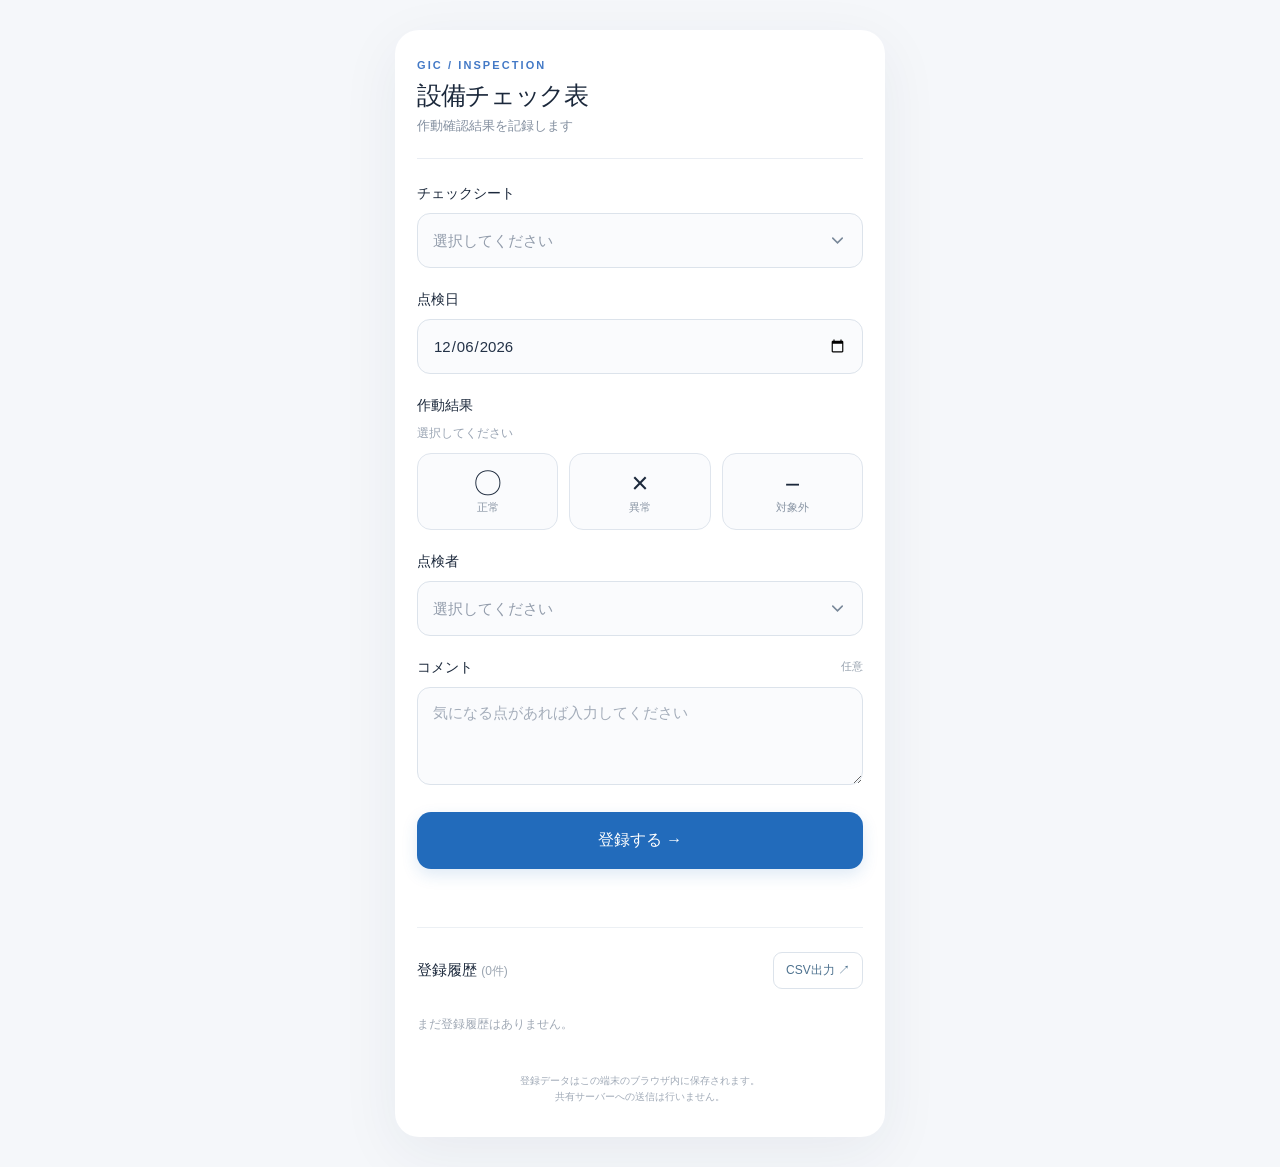
==== gic-check/index.html @ 6ddf3441 "Add mobile GIC inspection checklist" ====
<!doctype html>
<html lang="ja"><head><meta charset="utf-8"><meta name="viewport" content="width=device-width,initial-scale=1,viewport-fit=cover"><meta name="theme-color" content="#f6f8fb"><title>GIC | 設備チェック表</title>
<style>
:root{font-family:Inter,-apple-system,BlinkMacSystemFont,"Noto Sans JP","Yu Gothic",sans-serif;color:#1b283b;background:#f5f7fa;font-synthesis:none}*{box-sizing:border-box}body{margin:0}button,select,input,textarea{font:inherit}button{cursor:pointer}.shell{min-height:100dvh;max-width:490px;margin:auto;background:#fff;padding:env(safe-area-inset-top) 22px calc(32px + env(safe-area-inset-bottom))}.top{padding:29px 0 23px;border-bottom:1px solid #e9edf3;margin-bottom:26px}.eyebrow{color:#4379c6;letter-spacing:.19em;font-size:11px;font-weight:800}h1{font-size:25px;letter-spacing:-.045em;margin:8px 0 5px}.top p{font-size:13px;color:#8490a0;margin:0}.field{margin-bottom:23px}.labelrow{display:flex;justify-content:space-between;margin-bottom:10px}.labelrow label,.title{font-size:14px;font-weight:740}.optional{color:#95a0ad;font-size:11px}.control{width:100%;height:55px;border:1px solid #dce3eb;border-radius:13px;background:#fafbfd;color:#233247;padding:0 15px;outline:none;font-size:15px}.control:focus{border-color:#4e82d1;box-shadow:0 0 0 3px #4e82d11a}select.control{appearance:none;background-image:url('data:image/svg+xml,%3Csvg xmlns="http://www.w3.org/2000/svg" viewBox="0 0 24 24" fill="none" stroke="%237a899a" stroke-width="2" stroke-linecap="round"%3E%3Cpath d="m6 9 6 6 6-6"/%3E%3C/svg%3E');background-repeat:no-repeat;background-size:19px;background-position:right 15px center;padding-right:42px}select:invalid{color:#929cab}option{color:#233247}input[type=date]{color-scheme:light}.hint{color:#98a3b2;font-size:12px;margin:0 0 11px}.choices{display:grid;grid-template-columns:repeat(3,minmax(0,1fr));gap:11px}.choice input{position:absolute;opacity:0;width:1px;height:1px}.choice label{height:77px;border:1px solid #dfe5ed;border-radius:14px;background:#fafbfd;display:flex;flex-direction:column;justify-content:center;align-items:center;gap:2px;cursor:pointer}.symbol{font-size:29px;line-height:1.05}.meaning{font-size:11px;color:#8995a4}.choice input:checked+label{border:2px solid #3979cb;background:#eef5ff;color:#1763b8}.choice input[value="×"]:checked+label{border-color:#db6464;background:#fff2f2;color:#c13838}.choice input[value="-"]:checked+label{border-color:#77889b;background:#eef1f5;color:#34495e}.choice input:focus-visible+label{outline:3px solid #a8cdfb;outline-offset:2px}textarea.control{height:98px;padding:14px 15px;resize:vertical;line-height:1.5}.control::placeholder{color:#a4adba}.submit{height:57px;width:100%;border:0;background:#226bbb;color:#fff;font-size:16px;font-weight:750;border-radius:14px;box-shadow:0 6px 16px #226bbb25}.submit:active{transform:scale(.99)}.status{min-height:22px;margin-top:12px;font-size:13px;color:#208050;text-align:center;font-weight:700}.history{margin-top:24px;border-top:1px solid #ecf0f4;padding-top:24px}.historyhead{display:flex;align-items:center;justify-content:space-between;gap:8px}.history h2{font-size:15px;margin:0}.count{font-size:12px;color:#9ba5b1;font-weight:500}.export{color:#4e728f;background:#fff;border:1px solid #dce3eb;border-radius:9px;padding:9px 12px;font-size:12px}.list{display:grid;gap:9px;margin-top:15px}.item{border:1px solid #e7ebf0;border-radius:12px;padding:12px 13px;background:#fafbfd;font-size:12px}.item strong{font-size:13px}.meta{color:#7d8998;margin-top:5px}.pill{float:right;color:#266abc;background:#eaf2fc;border-radius:8px;padding:3px 9px;font-size:17px;font-weight:700}.muted{font-size:12px;color:#a0a9b5}footer{font-size:10px;line-height:1.6;color:#a0aab7;text-align:center;margin-top:28px}@media(min-width:600px){body{padding:30px}.shell{min-height:calc(100dvh - 60px);border-radius:24px;box-shadow:0 16px 60px #1a365010}}
</style></head><body><main class="shell"><header class="top"><div class="eyebrow">GIC / INSPECTION</div><h1>設備チェック表</h1><p>作動確認結果を記録します</p></header>
<form id="inspection">
<div class="field"><div class="labelrow"><label for="sheet">チェックシート</label></div><select class="control" id="sheet" required><option value="" selected disabled>選択してください</option><option>GIC_1号仕上確認センサ</option><option>GIC_2号仕上確認センサ</option><option>GIC_3号仕上確認センサ</option></select></div>
<div class="field"><div class="labelrow"><label for="date">点検日</label></div><input class="control" type="date" id="date" required></div>
<div class="field"><div class="labelrow"><span class="title" id="result-label">作動結果</span></div><p class="hint">選択してください</p><div class="choices" role="radiogroup" aria-labelledby="result-label">
<div class="choice"><input id="ok" type="radio" name="result" value="〇" required><label for="ok"><span class="symbol">〇</span><span class="meaning">正常</span></label></div><div class="choice"><input id="ng" type="radio" name="result" value="×"><label for="ng"><span class="symbol">×</span><span class="meaning">異常</span></label></div><div class="choice"><input id="na" type="radio" name="result" value="-"><label for="na"><span class="symbol">－</span><span class="meaning">対象外</span></label></div></div></div>
<div class="field"><div class="labelrow"><label for="inspector">点検者</label></div><select class="control" id="inspector" required><option value="" selected disabled>選択してください</option><option>川瀬</option><option>川口</option><option>塚越</option></select></div>
<div class="field"><div class="labelrow"><label for="comment">コメント</label><span class="optional">任意</span></div><textarea class="control" id="comment" placeholder="気になる点があれば入力してください"></textarea></div>
<button class="submit" type="submit">登録する →</button><div class="status" id="status" role="status" aria-live="polite"></div></form>
<section class="history"><div class="historyhead"><h2>登録履歴 <span class="count" id="count">(0件)</span></h2><button type="button" class="export" id="export">CSV出力 ↗</button></div><div class="list" id="list"></div></section><footer>登録データはこの端末のブラウザ内に保存されます。<br>共有サーバーへの送信は行いません。</footer></main>
<script>
(()=>{'use strict';const $=id=>document.getElementById(id),KEY='gic_inspections_v1';let records=[];try{records=JSON.parse(localStorage.getItem(KEY)||'[]');if(!Array.isArray(records))records=[]}catch{records=[]}
const localDate=()=>{const d=new Date();return [d.getFullYear(),String(d.getMonth()+1).padStart(2,'0'),String(d.getDate()).padStart(2,'0')].join('-')};$('date').value=localDate();
const esc=s=>String(s).replace(/[&<>"']/g,c=>({'&':'&amp;','<':'&lt;','>':'&gt;','"':'&quot;',"'":'&#39;'}[c]));
function render(){$('count').textContent='('+records.length+'件)';$('list').innerHTML=records.length?records.slice().reverse().slice(0,10).map(r=>'<article class="item"><span class="pill">'+esc(r.result)+'</span><strong>'+esc(r.sheet)+'</strong><div class="meta">'+esc(r.date)+' ・ '+esc(r.inspector)+'</div>'+(r.comment?'<div style="margin-top:6px;white-space:pre-wrap">'+esc(r.comment)+'</div>':'')+'</article>').join(''):'<p class="muted">まだ登録履歴はありません。</p>'}render();
$('inspection').addEventListener('submit',e=>{e.preventDefault();const selected=document.querySelector('input[name="result"]:checked');if(!selected||!$('sheet').value||!$('inspector').value)return;const r={sheet:$('sheet').value,date:$('date').value,result:selected.value,inspector:$('inspector').value,comment:$('comment').value.trim(),registeredAt:new Date().toISOString()};records.push(r);try{localStorage.setItem(KEY,JSON.stringify(records))}catch{records.pop();$('status').textContent='保存できませんでした。';return}render();$('status').textContent='✓ 登録しました';$('inspection').reset();$('date').value=localDate();setTimeout(()=>{$('status').textContent=''},4000)});
$('export').addEventListener('click',()=>{if(!records.length){$('status').textContent='出力する履歴がありません';return}const fields=['date','sheet','result','inspector','comment','registeredAt'],heading=['点検日','チェックシート','作動結果','点検者','コメント','登録日時'],q=v=>'"'+String(v??'').replace(/"/g,'""')+'"',csv='\ufeff'+[heading,...records.map(r=>fields.map(f=>r[f]))].map(row=>row.map(q).join(',')).join('\r\n');const url=URL.createObjectURL(new Blob([csv],{type:'text/csv;charset=utf-8'}));const a=document.createElement('a');a.href=url;a.download='GIC_設備チェック履歴_'+localDate()+'.csv';document.body.appendChild(a);a.click();a.remove();setTimeout(()=>URL.revokeObjectURL(url),1000)})
})();
</script></body></html>
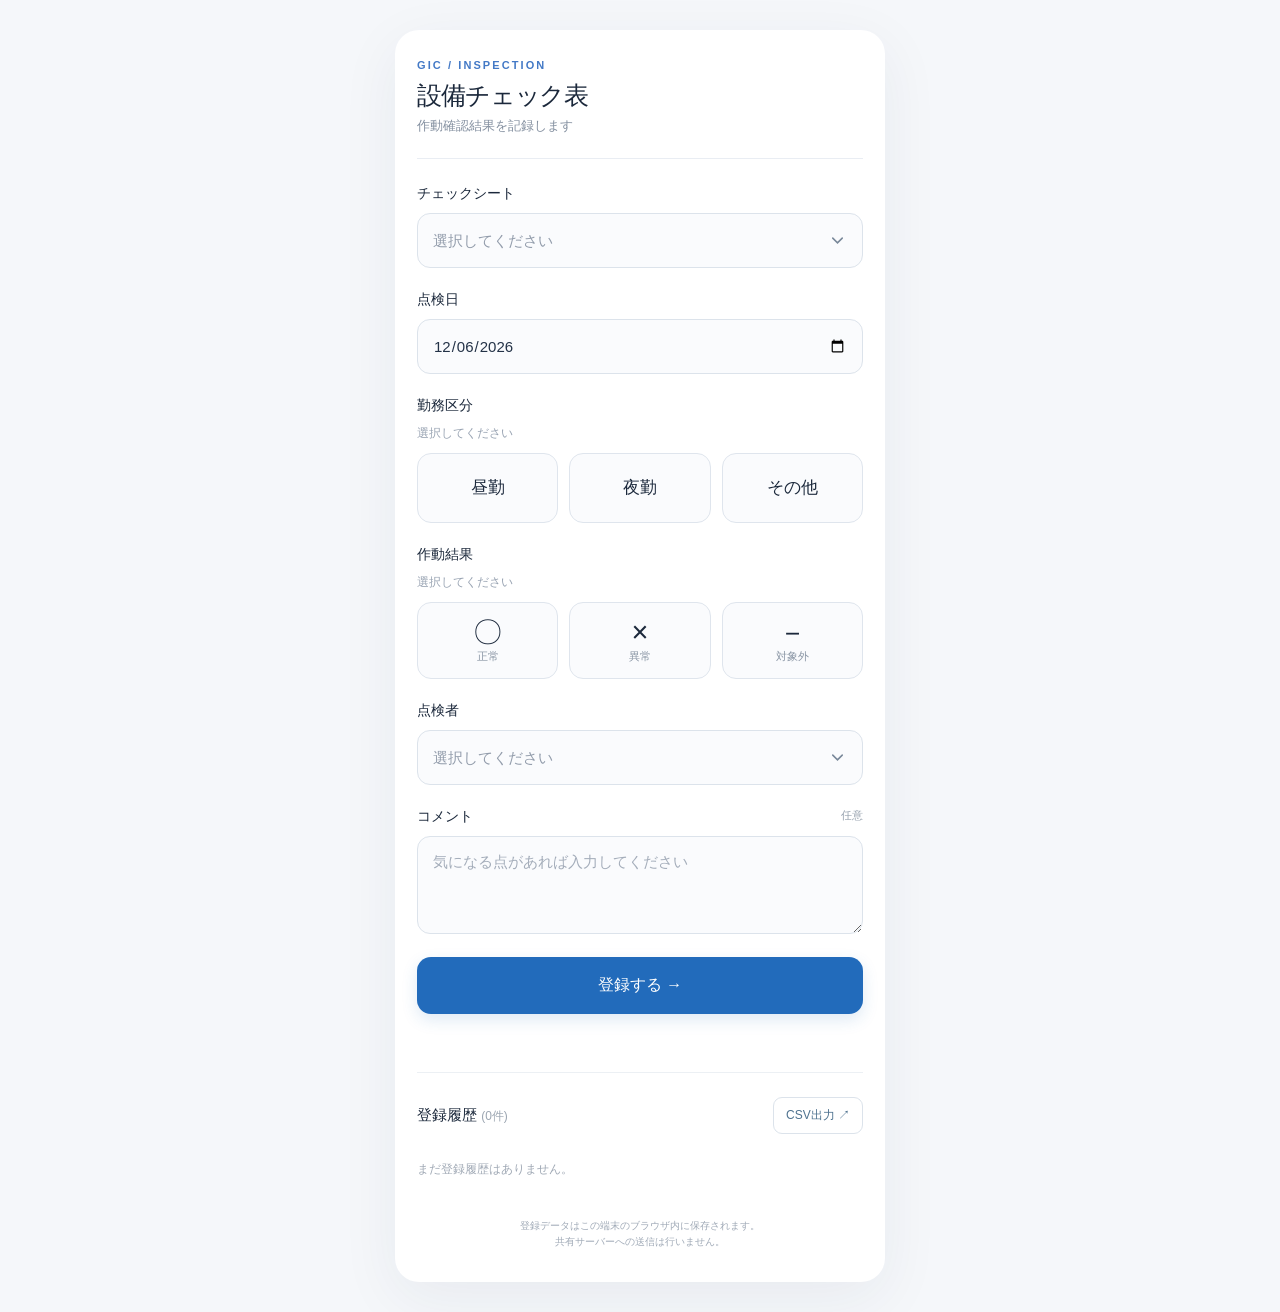
==== commit 6f509883: "Fix mobile date overflow and add shift / inspection round" ====
--- a/gic-check/index.html
+++ b/gic-check/index.html
@@ -1,11 +1,16 @@
 <!doctype html>
 <html lang="ja"><head><meta charset="utf-8"><meta name="viewport" content="width=device-width,initial-scale=1,viewport-fit=cover"><meta name="theme-color" content="#f6f8fb"><title>GIC | 設備チェック表</title>
 <style>
-:root{font-family:Inter,-apple-system,BlinkMacSystemFont,"Noto Sans JP","Yu Gothic",sans-serif;color:#1b283b;background:#f5f7fa;font-synthesis:none}*{box-sizing:border-box}body{margin:0}button,select,input,textarea{font:inherit}button{cursor:pointer}.shell{min-height:100dvh;max-width:490px;margin:auto;background:#fff;padding:env(safe-area-inset-top) 22px calc(32px + env(safe-area-inset-bottom))}.top{padding:29px 0 23px;border-bottom:1px solid #e9edf3;margin-bottom:26px}.eyebrow{color:#4379c6;letter-spacing:.19em;font-size:11px;font-weight:800}h1{font-size:25px;letter-spacing:-.045em;margin:8px 0 5px}.top p{font-size:13px;color:#8490a0;margin:0}.field{margin-bottom:23px}.labelrow{display:flex;justify-content:space-between;margin-bottom:10px}.labelrow label,.title{font-size:14px;font-weight:740}.optional{color:#95a0ad;font-size:11px}.control{width:100%;height:55px;border:1px solid #dce3eb;border-radius:13px;background:#fafbfd;color:#233247;padding:0 15px;outline:none;font-size:15px}.control:focus{border-color:#4e82d1;box-shadow:0 0 0 3px #4e82d11a}select.control{appearance:none;background-image:url('data:image/svg+xml,%3Csvg xmlns="http://www.w3.org/2000/svg" viewBox="0 0 24 24" fill="none" stroke="%237a899a" stroke-width="2" stroke-linecap="round"%3E%3Cpath d="m6 9 6 6 6-6"/%3E%3C/svg%3E');background-repeat:no-repeat;background-size:19px;background-position:right 15px center;padding-right:42px}select:invalid{color:#929cab}option{color:#233247}input[type=date]{color-scheme:light}.hint{color:#98a3b2;font-size:12px;margin:0 0 11px}.choices{display:grid;grid-template-columns:repeat(3,minmax(0,1fr));gap:11px}.choice input{position:absolute;opacity:0;width:1px;height:1px}.choice label{height:77px;border:1px solid #dfe5ed;border-radius:14px;background:#fafbfd;display:flex;flex-direction:column;justify-content:center;align-items:center;gap:2px;cursor:pointer}.symbol{font-size:29px;line-height:1.05}.meaning{font-size:11px;color:#8995a4}.choice input:checked+label{border:2px solid #3979cb;background:#eef5ff;color:#1763b8}.choice input[value="×"]:checked+label{border-color:#db6464;background:#fff2f2;color:#c13838}.choice input[value="-"]:checked+label{border-color:#77889b;background:#eef1f5;color:#34495e}.choice input:focus-visible+label{outline:3px solid #a8cdfb;outline-offset:2px}textarea.control{height:98px;padding:14px 15px;resize:vertical;line-height:1.5}.control::placeholder{color:#a4adba}.submit{height:57px;width:100%;border:0;background:#226bbb;color:#fff;font-size:16px;font-weight:750;border-radius:14px;box-shadow:0 6px 16px #226bbb25}.submit:active{transform:scale(.99)}.status{min-height:22px;margin-top:12px;font-size:13px;color:#208050;text-align:center;font-weight:700}.history{margin-top:24px;border-top:1px solid #ecf0f4;padding-top:24px}.historyhead{display:flex;align-items:center;justify-content:space-between;gap:8px}.history h2{font-size:15px;margin:0}.count{font-size:12px;color:#9ba5b1;font-weight:500}.export{color:#4e728f;background:#fff;border:1px solid #dce3eb;border-radius:9px;padding:9px 12px;font-size:12px}.list{display:grid;gap:9px;margin-top:15px}.item{border:1px solid #e7ebf0;border-radius:12px;padding:12px 13px;background:#fafbfd;font-size:12px}.item strong{font-size:13px}.meta{color:#7d8998;margin-top:5px}.pill{float:right;color:#266abc;background:#eaf2fc;border-radius:8px;padding:3px 9px;font-size:17px;font-weight:700}.muted{font-size:12px;color:#a0a9b5}footer{font-size:10px;line-height:1.6;color:#a0aab7;text-align:center;margin-top:28px}@media(min-width:600px){body{padding:30px}.shell{min-height:calc(100dvh - 60px);border-radius:24px;box-shadow:0 16px 60px #1a365010}}
+:root{font-family:Inter,-apple-system,BlinkMacSystemFont,"Noto Sans JP","Yu Gothic",sans-serif;color:#1b283b;background:#f5f7fa;font-synthesis:none}*{box-sizing:border-box}body{margin:0;overflow-x:hidden}button,select,input,textarea{font:inherit;max-width:100%;min-width:0}button{cursor:pointer}.shell{min-height:100dvh;max-width:490px;width:100%;min-width:0;overflow-x:clip;margin:auto;background:#fff;padding:env(safe-area-inset-top) 22px calc(32px + env(safe-area-inset-bottom))}.top{padding:29px 0 23px;border-bottom:1px solid #e9edf3;margin-bottom:26px}.eyebrow{color:#4379c6;letter-spacing:.19em;font-size:11px;font-weight:800}h1{font-size:25px;letter-spacing:-.045em;margin:8px 0 5px}.top p{font-size:13px;color:#8490a0;margin:0}.field{margin-bottom:23px}.labelrow{display:flex;justify-content:space-between;margin-bottom:10px}.labelrow label,.title{font-size:14px;font-weight:740}.optional{color:#95a0ad;font-size:11px}.control{display:block;width:100%;max-width:100%;min-width:0;height:55px;border:1px solid #dce3eb;border-radius:13px;background:#fafbfd;color:#233247;padding:0 15px;outline:none;font-size:15px}.control:focus{border-color:#4e82d1;box-shadow:0 0 0 3px #4e82d11a}select.control{appearance:none;background-image:url('data:image/svg+xml,%3Csvg xmlns="http://www.w3.org/2000/svg" viewBox="0 0 24 24" fill="none" stroke="%237a899a" stroke-width="2" stroke-linecap="round"%3E%3Cpath d="m6 9 6 6 6-6"/%3E%3C/svg%3E');background-repeat:no-repeat;background-size:19px;background-position:right 15px center;padding-right:42px}select:invalid{color:#929cab}option{color:#233247}input[type=date]{color-scheme:light;display:block;width:100%;max-width:100%;min-width:0;box-sizing:border-box;-webkit-appearance:none;appearance:none;line-height:normal}input[type=date]::-webkit-date-and-time-value{text-align:left;min-width:0}input[type=date]::-webkit-datetime-edit{padding:0;min-width:0}[hidden]{display:none!important}.hint{color:#98a3b2;font-size:12px;margin:0 0 11px}.choices{display:grid;grid-template-columns:repeat(3,minmax(0,1fr));gap:11px}.choice input{position:absolute;opacity:0;width:1px;height:1px}.choice label{height:77px;border:1px solid #dfe5ed;border-radius:14px;background:#fafbfd;display:flex;flex-direction:column;justify-content:center;align-items:center;gap:2px;cursor:pointer}.symbol{font-size:29px;line-height:1.05}.meaning{font-size:11px;color:#8995a4}.shift-label{font-size:17px;font-weight:750;line-height:1.2}.shift .choice label{height:70px}.choice input:checked+label{border:2px solid #3979cb;background:#eef5ff;color:#1763b8}.choice input[value="×"]:checked+label{border-color:#db6464;background:#fff2f2;color:#c13838}.choice input[value="-"]:checked+label{border-color:#77889b;background:#eef1f5;color:#34495e}.choice input:focus-visible+label{outline:3px solid #a8cdfb;outline-offset:2px}textarea.control{height:98px;padding:14px 15px;resize:vertical;line-height:1.5}.control::placeholder{color:#a4adba}.submit{height:57px;width:100%;border:0;background:#226bbb;color:#fff;font-size:16px;font-weight:750;border-radius:14px;box-shadow:0 6px 16px #226bbb25}.submit:active{transform:scale(.99)}.status{min-height:22px;margin-top:12px;font-size:13px;color:#208050;text-align:center;font-weight:700}.history{margin-top:24px;border-top:1px solid #ecf0f4;padding-top:24px}.historyhead{display:flex;align-items:center;justify-content:space-between;gap:8px}.history h2{font-size:15px;margin:0}.count{font-size:12px;color:#9ba5b1;font-weight:500}.export{color:#4e728f;background:#fff;border:1px solid #dce3eb;border-radius:9px;padding:9px 12px;font-size:12px}.list{display:grid;gap:9px;margin-top:15px}.item{border:1px solid #e7ebf0;border-radius:12px;padding:12px 13px;background:#fafbfd;font-size:12px}.item strong{font-size:13px}.meta{color:#7d8998;margin-top:5px}.pill{float:right;color:#266abc;background:#eaf2fc;border-radius:8px;padding:3px 9px;font-size:17px;font-weight:700}.muted{font-size:12px;color:#a0a9b5}footer{font-size:10px;line-height:1.6;color:#a0aab7;text-align:center;margin-top:28px}@media(min-width:600px){body{padding:30px}.shell{min-height:calc(100dvh - 60px);border-radius:24px;box-shadow:0 16px 60px #1a365010}}
 </style></head><body><main class="shell"><header class="top"><div class="eyebrow">GIC / INSPECTION</div><h1>設備チェック表</h1><p>作動確認結果を記録します</p></header>
 <form id="inspection">
 <div class="field"><div class="labelrow"><label for="sheet">チェックシート</label></div><select class="control" id="sheet" required><option value="" selected disabled>選択してください</option><option>GIC_1号仕上確認センサ</option><option>GIC_2号仕上確認センサ</option><option>GIC_3号仕上確認センサ</option></select></div>
 <div class="field"><div class="labelrow"><label for="date">点検日</label></div><input class="control" type="date" id="date" required></div>
+<div class="field"><div class="labelrow"><span class="title" id="shift-label">勤務区分</span></div><p class="hint">選択してください</p><div class="choices shift" role="radiogroup" aria-labelledby="shift-label">
+<div class="choice"><input id="day" type="radio" name="shift" value="昼勤" required><label for="day"><span class="shift-label">昼勤</span></label></div>
+<div class="choice"><input id="night" type="radio" name="shift" value="夜勤"><label for="night"><span class="shift-label">夜勤</span></label></div>
+<div class="choice"><input id="other" type="radio" name="shift" value="その他"><label for="other"><span class="shift-label">その他</span></label></div></div></div>
+<div class="field" id="round-field" hidden><div class="labelrow"><label for="round">点検回数</label></div><select class="control" id="round"><option value="" selected disabled>選択してください</option><option>1回目</option><option>2回目</option><option>3回目</option><option>4回目</option><option>5回目</option><option>6回目</option></select></div>
 <div class="field"><div class="labelrow"><span class="title" id="result-label">作動結果</span></div><p class="hint">選択してください</p><div class="choices" role="radiogroup" aria-labelledby="result-label">
 <div class="choice"><input id="ok" type="radio" name="result" value="〇" required><label for="ok"><span class="symbol">〇</span><span class="meaning">正常</span></label></div><div class="choice"><input id="ng" type="radio" name="result" value="×"><label for="ng"><span class="symbol">×</span><span class="meaning">異常</span></label></div><div class="choice"><input id="na" type="radio" name="result" value="-"><label for="na"><span class="symbol">－</span><span class="meaning">対象外</span></label></div></div></div>
 <div class="field"><div class="labelrow"><label for="inspector">点検者</label></div><select class="control" id="inspector" required><option value="" selected disabled>選択してください</option><option>川瀬</option><option>川口</option><option>塚越</option></select></div>
@@ -15,9 +20,10 @@
 <script>
 (()=>{'use strict';const $=id=>document.getElementById(id),KEY='gic_inspections_v1';let records=[];try{records=JSON.parse(localStorage.getItem(KEY)||'[]');if(!Array.isArray(records))records=[]}catch{records=[]}
 const localDate=()=>{const d=new Date();return [d.getFullYear(),String(d.getMonth()+1).padStart(2,'0'),String(d.getDate()).padStart(2,'0')].join('-')};$('date').value=localDate();
+function updateRound(){const other=document.querySelector('input[name="shift"]:checked')?.value==='その他';$('round-field').hidden=!other;$('round').required=other;if(!other)$('round').value=''}document.querySelectorAll('input[name="shift"]').forEach(el=>el.addEventListener('change',updateRound));updateRound();
 const esc=s=>String(s).replace(/[&<>"']/g,c=>({'&':'&amp;','<':'&lt;','>':'&gt;','"':'&quot;',"'":'&#39;'}[c]));
-function render(){$('count').textContent='('+records.length+'件)';$('list').innerHTML=records.length?records.slice().reverse().slice(0,10).map(r=>'<article class="item"><span class="pill">'+esc(r.result)+'</span><strong>'+esc(r.sheet)+'</strong><div class="meta">'+esc(r.date)+' ・ '+esc(r.inspector)+'</div>'+(r.comment?'<div style="margin-top:6px;white-space:pre-wrap">'+esc(r.comment)+'</div>':'')+'</article>').join(''):'<p class="muted">まだ登録履歴はありません。</p>'}render();
-$('inspection').addEventListener('submit',e=>{e.preventDefault();const selected=document.querySelector('input[name="result"]:checked');if(!selected||!$('sheet').value||!$('inspector').value)return;const r={sheet:$('sheet').value,date:$('date').value,result:selected.value,inspector:$('inspector').value,comment:$('comment').value.trim(),registeredAt:new Date().toISOString()};records.push(r);try{localStorage.setItem(KEY,JSON.stringify(records))}catch{records.pop();$('status').textContent='保存できませんでした。';return}render();$('status').textContent='✓ 登録しました';$('inspection').reset();$('date').value=localDate();setTimeout(()=>{$('status').textContent=''},4000)});
-$('export').addEventListener('click',()=>{if(!records.length){$('status').textContent='出力する履歴がありません';return}const fields=['date','sheet','result','inspector','comment','registeredAt'],heading=['点検日','チェックシート','作動結果','点検者','コメント','登録日時'],q=v=>'"'+String(v??'').replace(/"/g,'""')+'"',csv='\ufeff'+[heading,...records.map(r=>fields.map(f=>r[f]))].map(row=>row.map(q).join(',')).join('\r\n');const url=URL.createObjectURL(new Blob([csv],{type:'text/csv;charset=utf-8'}));const a=document.createElement('a');a.href=url;a.download='GIC_設備チェック履歴_'+localDate()+'.csv';document.body.appendChild(a);a.click();a.remove();setTimeout(()=>URL.revokeObjectURL(url),1000)})
+function render(){$('count').textContent='('+records.length+'件)';$('list').innerHTML=records.length?records.slice().reverse().slice(0,10).map(r=>'<article class="item"><span class="pill">'+esc(r.result)+'</span><strong>'+esc(r.sheet)+'</strong><div class="meta">'+esc(r.date)+' ・ '+esc(r.shift||'勤務区分未記録')+(r.shift==='その他'&&r.round?'（'+esc(r.round)+'）':'')+' ・ '+esc(r.inspector)+'</div>'+(r.comment?'<div style="margin-top:6px;white-space:pre-wrap">'+esc(r.comment)+'</div>':'')+'</article>').join(''):'<p class="muted">まだ登録履歴はありません。</p>'}render();
+$('inspection').addEventListener('submit',e=>{e.preventDefault();const selected=document.querySelector('input[name="result"]:checked'),shift=document.querySelector('input[name="shift"]:checked');if(!selected||!shift||!$('sheet').value||!$('inspector').value||(shift.value==='その他'&&!$('round').value))return;const r={shift:shift.value,round:shift.value==='その他'?$('round').value:'',sheet:$('sheet').value,date:$('date').value,result:selected.value,inspector:$('inspector').value,comment:$('comment').value.trim(),registeredAt:new Date().toISOString()};records.push(r);try{localStorage.setItem(KEY,JSON.stringify(records))}catch{records.pop();$('status').textContent='保存できませんでした。';return}render();$('status').textContent='✓ 登録しました';$('inspection').reset();$('date').value=localDate();updateRound();setTimeout(()=>{$('status').textContent=''},4000)});
+$('export').addEventListener('click',()=>{if(!records.length){$('status').textContent='出力する履歴がありません';return}const fields=['date','sheet','shift','round','result','inspector','comment','registeredAt'],heading=['点検日','チェックシート','勤務区分','点検回数','作動結果','点検者','コメント','登録日時'],q=v=>'"'+String(v??'').replace(/"/g,'""')+'"',csv='\ufeff'+[heading,...records.map(r=>fields.map(f=>r[f]))].map(row=>row.map(q).join(',')).join('\r\n');const url=URL.createObjectURL(new Blob([csv],{type:'text/csv;charset=utf-8'}));const a=document.createElement('a');a.href=url;a.download='GIC_設備チェック履歴_'+localDate()+'.csv';document.body.appendChild(a);a.click();a.remove();setTimeout(()=>URL.revokeObjectURL(url),1000)})
 })();
 </script></body></html>
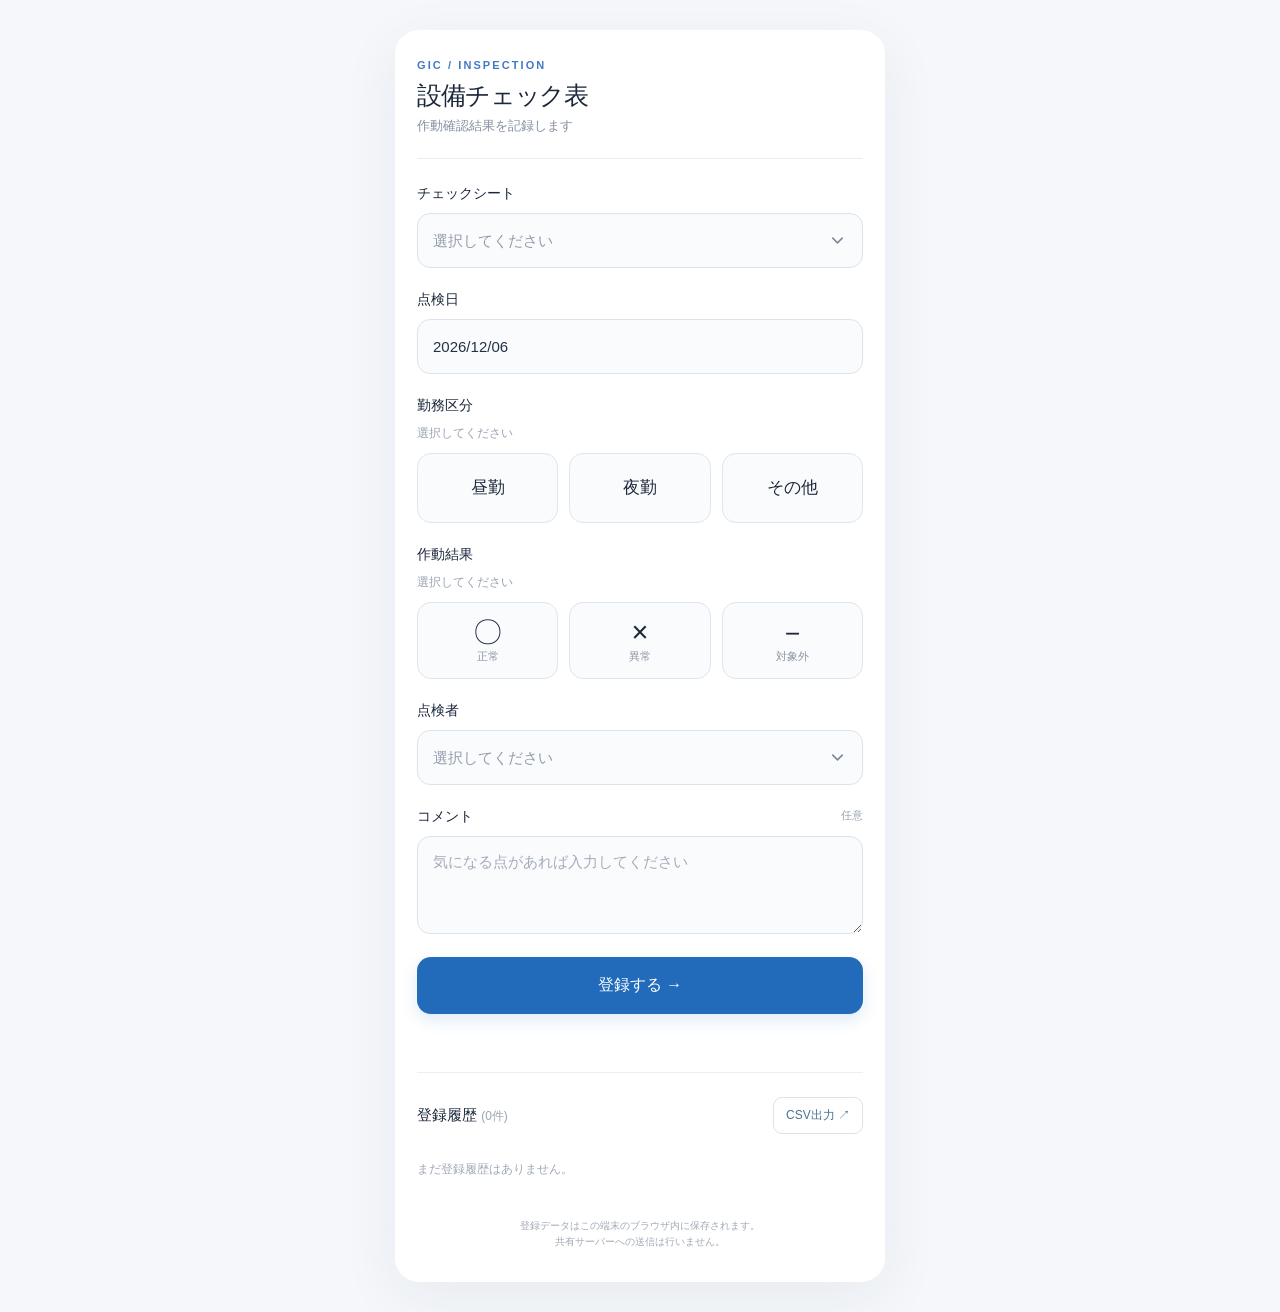
==== commit 365e1811: "Center date display on mobile Safari and normalize extra shifts to N回" ====
--- a/gic-check/index.html
+++ b/gic-check/index.html
@@ -1,11 +1,11 @@
 <!doctype html>
 <html lang="ja"><head><meta charset="utf-8"><meta name="viewport" content="width=device-width,initial-scale=1,viewport-fit=cover"><meta name="theme-color" content="#f6f8fb"><title>GIC | 設備チェック表</title>
 <style>
-:root{font-family:Inter,-apple-system,BlinkMacSystemFont,"Noto Sans JP","Yu Gothic",sans-serif;color:#1b283b;background:#f5f7fa;font-synthesis:none}*{box-sizing:border-box}body{margin:0;overflow-x:hidden}button,select,input,textarea{font:inherit;max-width:100%;min-width:0}button{cursor:pointer}.shell{min-height:100dvh;max-width:490px;width:100%;min-width:0;overflow-x:clip;margin:auto;background:#fff;padding:env(safe-area-inset-top) 22px calc(32px + env(safe-area-inset-bottom))}.top{padding:29px 0 23px;border-bottom:1px solid #e9edf3;margin-bottom:26px}.eyebrow{color:#4379c6;letter-spacing:.19em;font-size:11px;font-weight:800}h1{font-size:25px;letter-spacing:-.045em;margin:8px 0 5px}.top p{font-size:13px;color:#8490a0;margin:0}.field{margin-bottom:23px}.labelrow{display:flex;justify-content:space-between;margin-bottom:10px}.labelrow label,.title{font-size:14px;font-weight:740}.optional{color:#95a0ad;font-size:11px}.control{display:block;width:100%;max-width:100%;min-width:0;height:55px;border:1px solid #dce3eb;border-radius:13px;background:#fafbfd;color:#233247;padding:0 15px;outline:none;font-size:15px}.control:focus{border-color:#4e82d1;box-shadow:0 0 0 3px #4e82d11a}select.control{appearance:none;background-image:url('data:image/svg+xml,%3Csvg xmlns="http://www.w3.org/2000/svg" viewBox="0 0 24 24" fill="none" stroke="%237a899a" stroke-width="2" stroke-linecap="round"%3E%3Cpath d="m6 9 6 6 6-6"/%3E%3C/svg%3E');background-repeat:no-repeat;background-size:19px;background-position:right 15px center;padding-right:42px}select:invalid{color:#929cab}option{color:#233247}input[type=date]{color-scheme:light;display:block;width:100%;max-width:100%;min-width:0;box-sizing:border-box;-webkit-appearance:none;appearance:none;line-height:normal}input[type=date]::-webkit-date-and-time-value{text-align:left;min-width:0}input[type=date]::-webkit-datetime-edit{padding:0;min-width:0}[hidden]{display:none!important}.hint{color:#98a3b2;font-size:12px;margin:0 0 11px}.choices{display:grid;grid-template-columns:repeat(3,minmax(0,1fr));gap:11px}.choice input{position:absolute;opacity:0;width:1px;height:1px}.choice label{height:77px;border:1px solid #dfe5ed;border-radius:14px;background:#fafbfd;display:flex;flex-direction:column;justify-content:center;align-items:center;gap:2px;cursor:pointer}.symbol{font-size:29px;line-height:1.05}.meaning{font-size:11px;color:#8995a4}.shift-label{font-size:17px;font-weight:750;line-height:1.2}.shift .choice label{height:70px}.choice input:checked+label{border:2px solid #3979cb;background:#eef5ff;color:#1763b8}.choice input[value="×"]:checked+label{border-color:#db6464;background:#fff2f2;color:#c13838}.choice input[value="-"]:checked+label{border-color:#77889b;background:#eef1f5;color:#34495e}.choice input:focus-visible+label{outline:3px solid #a8cdfb;outline-offset:2px}textarea.control{height:98px;padding:14px 15px;resize:vertical;line-height:1.5}.control::placeholder{color:#a4adba}.submit{height:57px;width:100%;border:0;background:#226bbb;color:#fff;font-size:16px;font-weight:750;border-radius:14px;box-shadow:0 6px 16px #226bbb25}.submit:active{transform:scale(.99)}.status{min-height:22px;margin-top:12px;font-size:13px;color:#208050;text-align:center;font-weight:700}.history{margin-top:24px;border-top:1px solid #ecf0f4;padding-top:24px}.historyhead{display:flex;align-items:center;justify-content:space-between;gap:8px}.history h2{font-size:15px;margin:0}.count{font-size:12px;color:#9ba5b1;font-weight:500}.export{color:#4e728f;background:#fff;border:1px solid #dce3eb;border-radius:9px;padding:9px 12px;font-size:12px}.list{display:grid;gap:9px;margin-top:15px}.item{border:1px solid #e7ebf0;border-radius:12px;padding:12px 13px;background:#fafbfd;font-size:12px}.item strong{font-size:13px}.meta{color:#7d8998;margin-top:5px}.pill{float:right;color:#266abc;background:#eaf2fc;border-radius:8px;padding:3px 9px;font-size:17px;font-weight:700}.muted{font-size:12px;color:#a0a9b5}footer{font-size:10px;line-height:1.6;color:#a0aab7;text-align:center;margin-top:28px}@media(min-width:600px){body{padding:30px}.shell{min-height:calc(100dvh - 60px);border-radius:24px;box-shadow:0 16px 60px #1a365010}}
+:root{font-family:Inter,-apple-system,BlinkMacSystemFont,"Noto Sans JP","Yu Gothic",sans-serif;color:#1b283b;background:#f5f7fa;font-synthesis:none}*{box-sizing:border-box}body{margin:0;overflow-x:hidden}button,select,input,textarea{font:inherit;max-width:100%;min-width:0}button{cursor:pointer}.shell{min-height:100dvh;max-width:490px;width:100%;min-width:0;overflow-x:clip;margin:auto;background:#fff;padding:env(safe-area-inset-top) 22px calc(32px + env(safe-area-inset-bottom))}.top{padding:29px 0 23px;border-bottom:1px solid #e9edf3;margin-bottom:26px}.eyebrow{color:#4379c6;letter-spacing:.19em;font-size:11px;font-weight:800}h1{font-size:25px;letter-spacing:-.045em;margin:8px 0 5px}.top p{font-size:13px;color:#8490a0;margin:0}.field{margin-bottom:23px}.labelrow{display:flex;justify-content:space-between;margin-bottom:10px}.labelrow label,.title{font-size:14px;font-weight:740}.optional{color:#95a0ad;font-size:11px}.control{display:block;width:100%;max-width:100%;min-width:0;height:55px;border:1px solid #dce3eb;border-radius:13px;background:#fafbfd;color:#233247;padding:0 15px;outline:none;font-size:15px}.control:focus{border-color:#4e82d1;box-shadow:0 0 0 3px #4e82d11a}select.control{appearance:none;background-image:url('data:image/svg+xml,%3Csvg xmlns="http://www.w3.org/2000/svg" viewBox="0 0 24 24" fill="none" stroke="%237a899a" stroke-width="2" stroke-linecap="round"%3E%3Cpath d="m6 9 6 6 6-6"/%3E%3C/svg%3E');background-repeat:no-repeat;background-size:19px;background-position:right 15px center;padding-right:42px}select:invalid{color:#929cab}option{color:#233247}.date-shell{position:relative;display:flex;align-items:center;height:55px;width:100%;max-width:100%;min-width:0;overflow:hidden;border:1px solid #dce3eb;border-radius:13px;background:#fafbfd;padding:0 15px}.date-shell:focus-within{border-color:#4e82d1;box-shadow:0 0 0 3px #4e82d11a}.date-display{color:#233247;font-size:15px;line-height:1.3;pointer-events:none}.date-native{position:absolute;inset:0;display:block;width:100%;height:100%;min-width:0;max-width:100%;padding:0;margin:0;border:0;opacity:0;font-size:16px;cursor:pointer}.date-native::-webkit-date-and-time-value{min-width:0}[hidden]{display:none!important}.hint{color:#98a3b2;font-size:12px;margin:0 0 11px}.choices{display:grid;grid-template-columns:repeat(3,minmax(0,1fr));gap:11px}.choice input{position:absolute;opacity:0;width:1px;height:1px}.choice label{height:77px;border:1px solid #dfe5ed;border-radius:14px;background:#fafbfd;display:flex;flex-direction:column;justify-content:center;align-items:center;gap:2px;cursor:pointer}.symbol{font-size:29px;line-height:1.05}.meaning{font-size:11px;color:#8995a4}.shift-label{font-size:17px;font-weight:750;line-height:1.2}.shift .choice label{height:70px}.choice input:checked+label{border:2px solid #3979cb;background:#eef5ff;color:#1763b8}.choice input[value="×"]:checked+label{border-color:#db6464;background:#fff2f2;color:#c13838}.choice input[value="-"]:checked+label{border-color:#77889b;background:#eef1f5;color:#34495e}.choice input:focus-visible+label{outline:3px solid #a8cdfb;outline-offset:2px}textarea.control{height:98px;padding:14px 15px;resize:vertical;line-height:1.5}.control::placeholder{color:#a4adba}.submit{height:57px;width:100%;border:0;background:#226bbb;color:#fff;font-size:16px;font-weight:750;border-radius:14px;box-shadow:0 6px 16px #226bbb25}.submit:active{transform:scale(.99)}.status{min-height:22px;margin-top:12px;font-size:13px;color:#208050;text-align:center;font-weight:700}.history{margin-top:24px;border-top:1px solid #ecf0f4;padding-top:24px}.historyhead{display:flex;align-items:center;justify-content:space-between;gap:8px}.history h2{font-size:15px;margin:0}.count{font-size:12px;color:#9ba5b1;font-weight:500}.export{color:#4e728f;background:#fff;border:1px solid #dce3eb;border-radius:9px;padding:9px 12px;font-size:12px}.list{display:grid;gap:9px;margin-top:15px}.item{border:1px solid #e7ebf0;border-radius:12px;padding:12px 13px;background:#fafbfd;font-size:12px}.item strong{font-size:13px}.meta{color:#7d8998;margin-top:5px}.pill{float:right;color:#266abc;background:#eaf2fc;border-radius:8px;padding:3px 9px;font-size:17px;font-weight:700}.muted{font-size:12px;color:#a0a9b5}footer{font-size:10px;line-height:1.6;color:#a0aab7;text-align:center;margin-top:28px}@media(min-width:600px){body{padding:30px}.shell{min-height:calc(100dvh - 60px);border-radius:24px;box-shadow:0 16px 60px #1a365010}}
 </style></head><body><main class="shell"><header class="top"><div class="eyebrow">GIC / INSPECTION</div><h1>設備チェック表</h1><p>作動確認結果を記録します</p></header>
 <form id="inspection">
 <div class="field"><div class="labelrow"><label for="sheet">チェックシート</label></div><select class="control" id="sheet" required><option value="" selected disabled>選択してください</option><option>GIC_1号仕上確認センサ</option><option>GIC_2号仕上確認センサ</option><option>GIC_3号仕上確認センサ</option></select></div>
-<div class="field"><div class="labelrow"><label for="date">点検日</label></div><input class="control" type="date" id="date" required></div>
+<div class="field"><div class="labelrow"><label for="date">点検日</label></div><div class="date-shell"><span id="date-display" class="date-display" aria-hidden="true"></span><input class="date-native" type="date" id="date" required aria-label="点検日"></div></div>
 <div class="field"><div class="labelrow"><span class="title" id="shift-label">勤務区分</span></div><p class="hint">選択してください</p><div class="choices shift" role="radiogroup" aria-labelledby="shift-label">
 <div class="choice"><input id="day" type="radio" name="shift" value="昼勤" required><label for="day"><span class="shift-label">昼勤</span></label></div>
 <div class="choice"><input id="night" type="radio" name="shift" value="夜勤"><label for="night"><span class="shift-label">夜勤</span></label></div>
@@ -19,11 +19,11 @@
 <section class="history"><div class="historyhead"><h2>登録履歴 <span class="count" id="count">(0件)</span></h2><button type="button" class="export" id="export">CSV出力 ↗</button></div><div class="list" id="list"></div></section><footer>登録データはこの端末のブラウザ内に保存されます。<br>共有サーバーへの送信は行いません。</footer></main>
 <script>
 (()=>{'use strict';const $=id=>document.getElementById(id),KEY='gic_inspections_v1';let records=[];try{records=JSON.parse(localStorage.getItem(KEY)||'[]');if(!Array.isArray(records))records=[]}catch{records=[]}
-const localDate=()=>{const d=new Date();return [d.getFullYear(),String(d.getMonth()+1).padStart(2,'0'),String(d.getDate()).padStart(2,'0')].join('-')};$('date').value=localDate();
+const localDate=()=>{const d=new Date();return [d.getFullYear(),String(d.getMonth()+1).padStart(2,'0'),String(d.getDate()).padStart(2,'0')].join('-')};$('date').value=localDate();const syncDateDisplay=()=>{$('date-display').textContent=$('date').value?$('date').value.replaceAll('-','/'):'日付を選択してください'};$('date').addEventListener('input',syncDateDisplay);$('date').addEventListener('change',syncDateDisplay);syncDateDisplay();
 function updateRound(){const other=document.querySelector('input[name="shift"]:checked')?.value==='その他';$('round-field').hidden=!other;$('round').required=other;if(!other)$('round').value=''}document.querySelectorAll('input[name="shift"]').forEach(el=>el.addEventListener('change',updateRound));updateRound();
 const esc=s=>String(s).replace(/[&<>"']/g,c=>({'&':'&amp;','<':'&lt;','>':'&gt;','"':'&quot;',"'":'&#39;'}[c]));
 function render(){$('count').textContent='('+records.length+'件)';$('list').innerHTML=records.length?records.slice().reverse().slice(0,10).map(r=>'<article class="item"><span class="pill">'+esc(r.result)+'</span><strong>'+esc(r.sheet)+'</strong><div class="meta">'+esc(r.date)+' ・ '+esc(r.shift||'勤務区分未記録')+(r.shift==='その他'&&r.round?'（'+esc(r.round)+'）':'')+' ・ '+esc(r.inspector)+'</div>'+(r.comment?'<div style="margin-top:6px;white-space:pre-wrap">'+esc(r.comment)+'</div>':'')+'</article>').join(''):'<p class="muted">まだ登録履歴はありません。</p>'}render();
-$('inspection').addEventListener('submit',e=>{e.preventDefault();const selected=document.querySelector('input[name="result"]:checked'),shift=document.querySelector('input[name="shift"]:checked');if(!selected||!shift||!$('sheet').value||!$('inspector').value||(shift.value==='その他'&&!$('round').value))return;const r={shift:shift.value,round:shift.value==='その他'?$('round').value:'',sheet:$('sheet').value,date:$('date').value,result:selected.value,inspector:$('inspector').value,comment:$('comment').value.trim(),registeredAt:new Date().toISOString()};records.push(r);try{localStorage.setItem(KEY,JSON.stringify(records))}catch{records.pop();$('status').textContent='保存できませんでした。';return}render();$('status').textContent='✓ 登録しました';$('inspection').reset();$('date').value=localDate();updateRound();setTimeout(()=>{$('status').textContent=''},4000)});
+$('inspection').addEventListener('submit',e=>{e.preventDefault();const selected=document.querySelector('input[name="result"]:checked'),shift=document.querySelector('input[name="shift"]:checked');if(!selected||!shift||!$('sheet').value||!$('inspector').value||(shift.value==='その他'&&!$('round').value))return;const normalizedShift=shift.value==='その他'?$('round').value.replace('回目','回'):shift.value;const r={shift:normalizedShift,round:shift.value==='その他'?normalizedShift:'',sheet:$('sheet').value,date:$('date').value,result:selected.value,inspector:$('inspector').value,comment:$('comment').value.trim(),registeredAt:new Date().toISOString()};records.push(r);try{localStorage.setItem(KEY,JSON.stringify(records))}catch{records.pop();$('status').textContent='保存できませんでした。';return}render();$('status').textContent='✓ 登録しました';$('inspection').reset();$('date').value=localDate();syncDateDisplay();updateRound();setTimeout(()=>{$('status').textContent=''},4000)});
 $('export').addEventListener('click',()=>{if(!records.length){$('status').textContent='出力する履歴がありません';return}const fields=['date','sheet','shift','round','result','inspector','comment','registeredAt'],heading=['点検日','チェックシート','勤務区分','点検回数','作動結果','点検者','コメント','登録日時'],q=v=>'"'+String(v??'').replace(/"/g,'""')+'"',csv='\ufeff'+[heading,...records.map(r=>fields.map(f=>r[f]))].map(row=>row.map(q).join(',')).join('\r\n');const url=URL.createObjectURL(new Blob([csv],{type:'text/csv;charset=utf-8'}));const a=document.createElement('a');a.href=url;a.download='GIC_設備チェック履歴_'+localDate()+'.csv';document.body.appendChild(a);a.click();a.remove();setTimeout(()=>URL.revokeObjectURL(url),1000)})
 })();
 </script></body></html>
